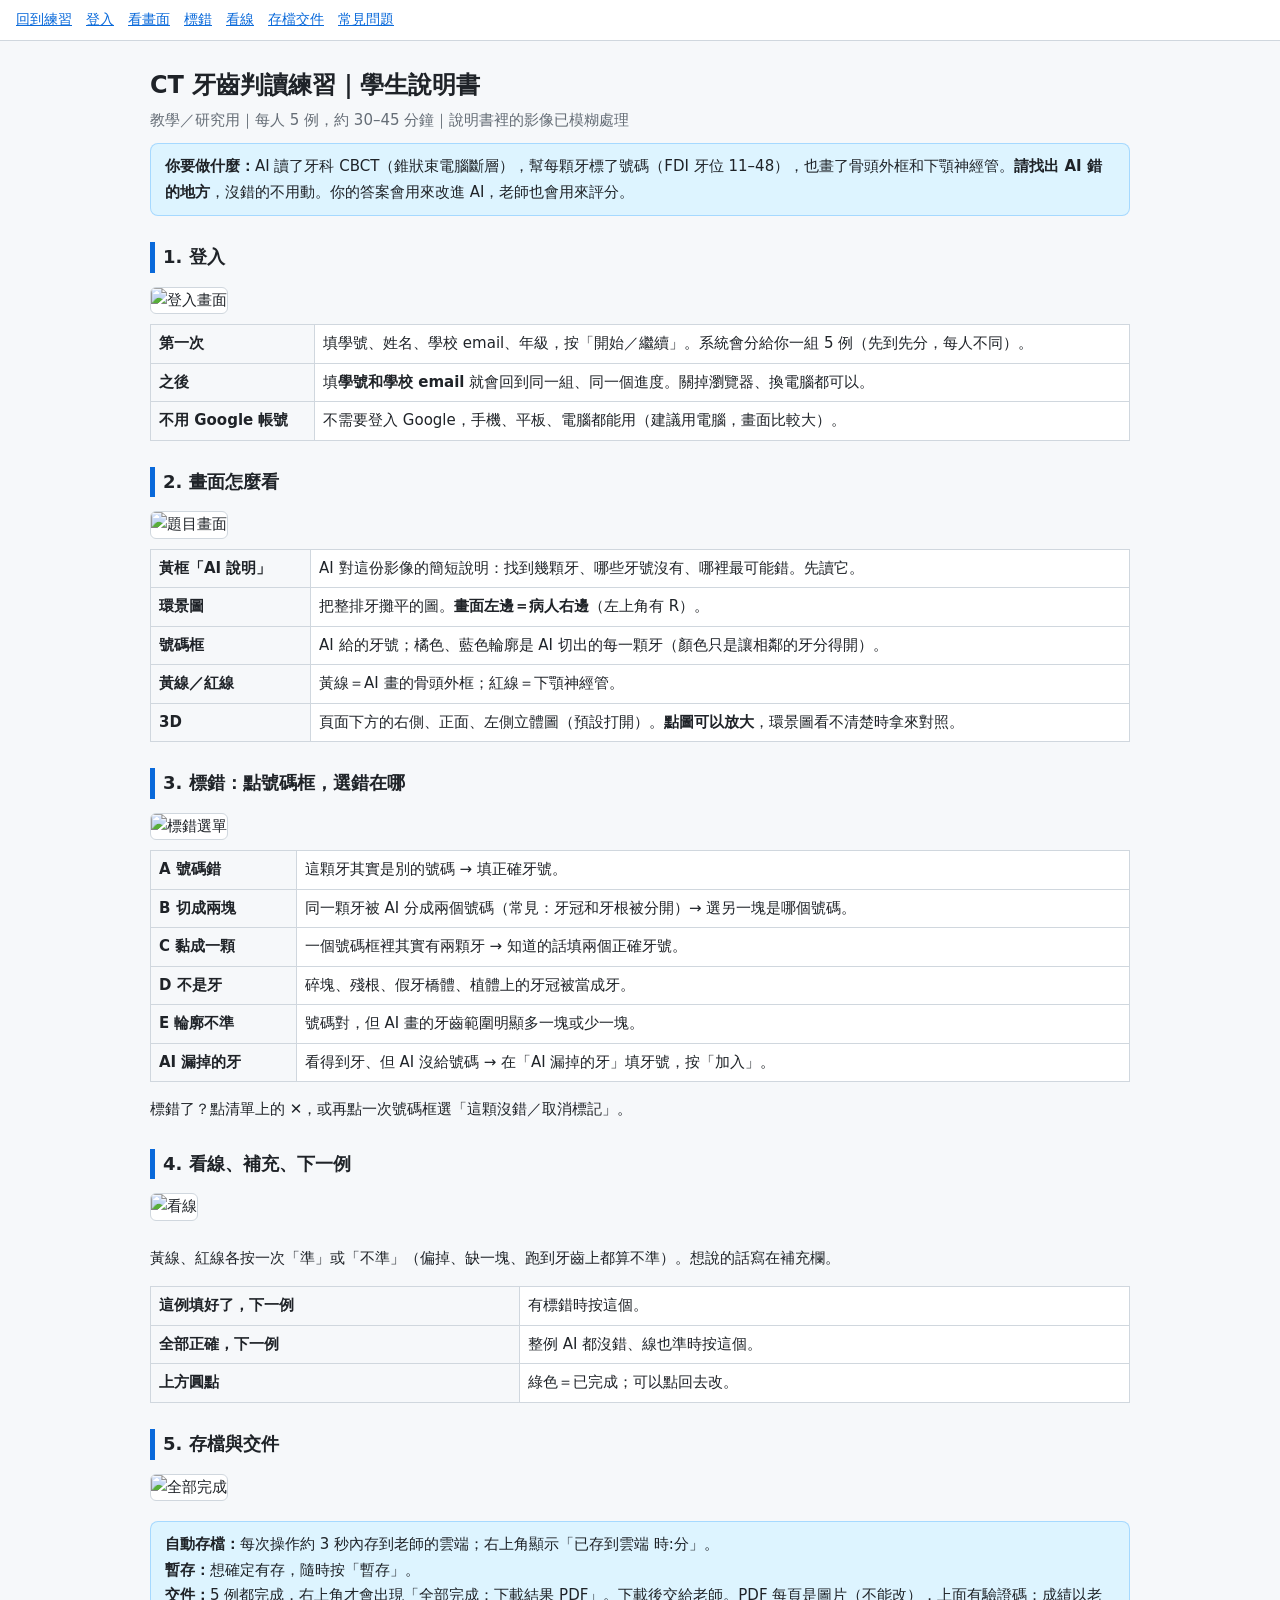
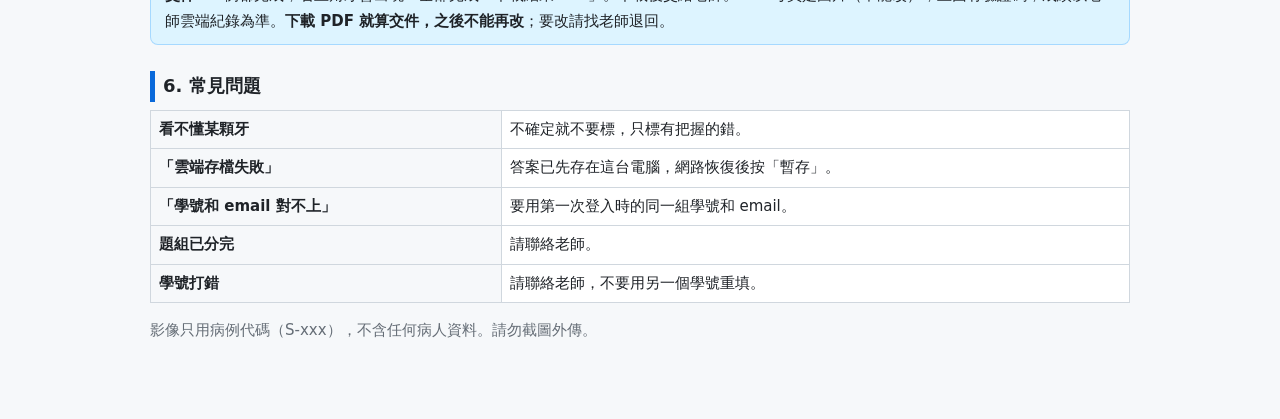
==== manual-student.html @ 9278a0be "Add files via upload" ====
<!doctype html><html lang="zh-Hant"><head><meta charset="utf-8"><meta name="viewport" content="width=device-width,initial-scale=1"><title>CT 牙齒判讀練習｜學生說明書</title><link rel="stylesheet" href="manual.css"></head><body>
<nav><a href="index.html">回到練習</a><a href="#s1">登入</a><a href="#s2">看畫面</a><a href="#s3">標錯</a><a href="#s4">看線</a><a href="#s5">存檔交件</a><a href="#faq">常見問題</a></nav>
<main><h1>CT 牙齒判讀練習｜學生說明書</h1><div class="sub">教學／研究用｜每人 5 例，約 30–45 分鐘｜說明書裡的影像已模糊處理</div>
<div class="box"><b>你要做什麼：</b>AI 讀了牙科 CBCT（錐狀束電腦斷層），幫每顆牙標了號碼（FDI 牙位 11–48），也畫了骨頭外框和下顎神經管。<b>請找出 AI 錯的地方</b>，沒錯的不用動。你的答案會用來改進 AI，老師也會用來評分。</div>
<h2 id="s1">1. 登入</h2><img src="img/s1_login.jpg" alt="登入畫面">
<table><tr><th>第一次</th><td>填學號、姓名、學校 email、年級，按「開始／繼續」。系統會分給你一組 5 例（先到先分，每人不同）。</td></tr>
<tr><th>之後</th><td>填<b>學號和學校 email</b> 就會回到同一組、同一個進度。關掉瀏覽器、換電腦都可以。</td></tr>
<tr><th>不用 Google 帳號</th><td>不需要登入 Google，手機、平板、電腦都能用（建議用電腦，畫面比較大）。</td></tr></table>
<h2 id="s2">2. 畫面怎麼看</h2><img src="img/s2_case.jpg" alt="題目畫面">
<table><tr><th>黃框「AI 說明」</th><td>AI 對這份影像的簡短說明：找到幾顆牙、哪些牙號沒有、哪裡最可能錯。先讀它。</td></tr>
<tr><th>環景圖</th><td>把整排牙攤平的圖。<b>畫面左邊＝病人右邊</b>（左上角有 R）。</td></tr>
<tr><th>號碼框</th><td>AI 給的牙號；橘色、藍色輪廓是 AI 切出的每一顆牙（顏色只是讓相鄰的牙分得開）。</td></tr>
<tr><th>黃線／紅線</th><td>黃線＝AI 畫的骨頭外框；紅線＝下顎神經管。</td></tr>
<tr><th>3D</th><td>頁面下方的右側、正面、左側立體圖（預設打開）。<b>點圖可以放大</b>，環景圖看不清楚時拿來對照。</td></tr></table>
<h2 id="s3">3. 標錯：點號碼框，選錯在哪</h2><img src="img/s3_menu.jpg" alt="標錯選單">
<table><tr><th>A 號碼錯</th><td>這顆牙其實是別的號碼 → 填正確牙號。</td></tr>
<tr><th>B 切成兩塊</th><td>同一顆牙被 AI 分成兩個號碼（常見：牙冠和牙根被分開）→ 選另一塊是哪個號碼。</td></tr>
<tr><th>C 黏成一顆</th><td>一個號碼框裡其實有兩顆牙 → 知道的話填兩個正確牙號。</td></tr>
<tr><th>D 不是牙</th><td>碎塊、殘根、假牙橋體、植體上的牙冠被當成牙。</td></tr>
<tr><th>E 輪廓不準</th><td>號碼對，但 AI 畫的牙齒範圍明顯多一塊或少一塊。</td></tr>
<tr><th>AI 漏掉的牙</th><td>看得到牙、但 AI 沒給號碼 → 在「AI 漏掉的牙」填牙號，按「加入」。</td></tr></table>
<p>標錯了？點清單上的 ✕，或再點一次號碼框選「這顆沒錯／取消標記」。</p>
<h2 id="s4">4. 看線、補充、下一例</h2><img src="img/s4_lines.jpg" alt="看線">
<p>黃線、紅線各按一次「準」或「不準」（偏掉、缺一塊、跑到牙齒上都算不準）。想說的話寫在補充欄。</p>
<table><tr><th>這例填好了，下一例</th><td>有標錯時按這個。</td></tr><tr><th>全部正確，下一例</th><td>整例 AI 都沒錯、線也準時按這個。</td></tr><tr><th>上方圓點</th><td>綠色＝已完成；可以點回去改。</td></tr></table>
<h2 id="s5">5. 存檔與交件</h2><img src="img/s5_done.jpg" alt="全部完成">
<div class="box"><b>自動存檔：</b>每次操作約 3 秒內存到老師的雲端；右上角顯示「已存到雲端 時:分」。<br><b>暫存：</b>想確定有存，隨時按「暫存」。<br>
<b>交件：</b>5 例都完成，右上角才會出現「全部完成：下載結果 PDF」。下載後交給老師。PDF 每頁是圖片（不能改），上面有驗證碼；成績以老師雲端紀錄為準。<b>下載 PDF 就算交件，之後不能再改</b>；要改請找老師退回。</div>
<h2 id="faq">6. 常見問題</h2><table>
<tr><th>看不懂某顆牙</th><td>不確定就不要標，只標有把握的錯。</td></tr>
<tr><th>「雲端存檔失敗」</th><td>答案已先存在這台電腦，網路恢復後按「暫存」。</td></tr>
<tr><th>「學號和 email 對不上」</th><td>要用第一次登入時的同一組學號和 email。</td></tr>
<tr><th>題組已分完</th><td>請聯絡老師。</td></tr>
<tr><th>學號打錯</th><td>請聯絡老師，不要用另一個學號重填。</td></tr></table>
<p class="sub">影像只用病例代碼（S-xxx），不含任何病人資料。請勿截圖外傳。</p></main></body></html>
---- manual.css ----
body{margin:0;background:#f6f8fa;color:#1f2328;font:15px/1.7 "Microsoft JhengHei","Noto Sans TC",system-ui,sans-serif}
main{max-width:980px;margin:0 auto;padding:16px 16px 60px}h1{font-size:24px;margin:8px 0 2px}h2{font-size:18px;border-left:5px solid #0969da;padding-left:8px;margin:26px 0 8px}
.sub{color:#656d76}.box{background:#ddf4ff;border:1px solid #54aeff66;border-radius:8px;padding:10px 14px;margin:10px 0}.warn{background:#fff8c5;border-color:#d4a72c66}
img{width:100%;border:1px solid #d0d7de;border-radius:6px;margin:6px 0 10px;background:#fff}table{border-collapse:collapse;width:100%;background:#fff}td,th{border:1px solid #d0d7de;padding:6px 8px;vertical-align:top;text-align:left}th{background:#f6f8fa;white-space:nowrap}
nav{position:sticky;top:0;background:#fff;border-bottom:1px solid #d0d7de;padding:8px 16px;font-size:14px}nav a{margin-right:14px;color:#0969da}code{background:#eff1f3;padding:1px 5px;border-radius:4px}
@media print{nav{display:none}h2{break-after:avoid}img{break-inside:avoid}}
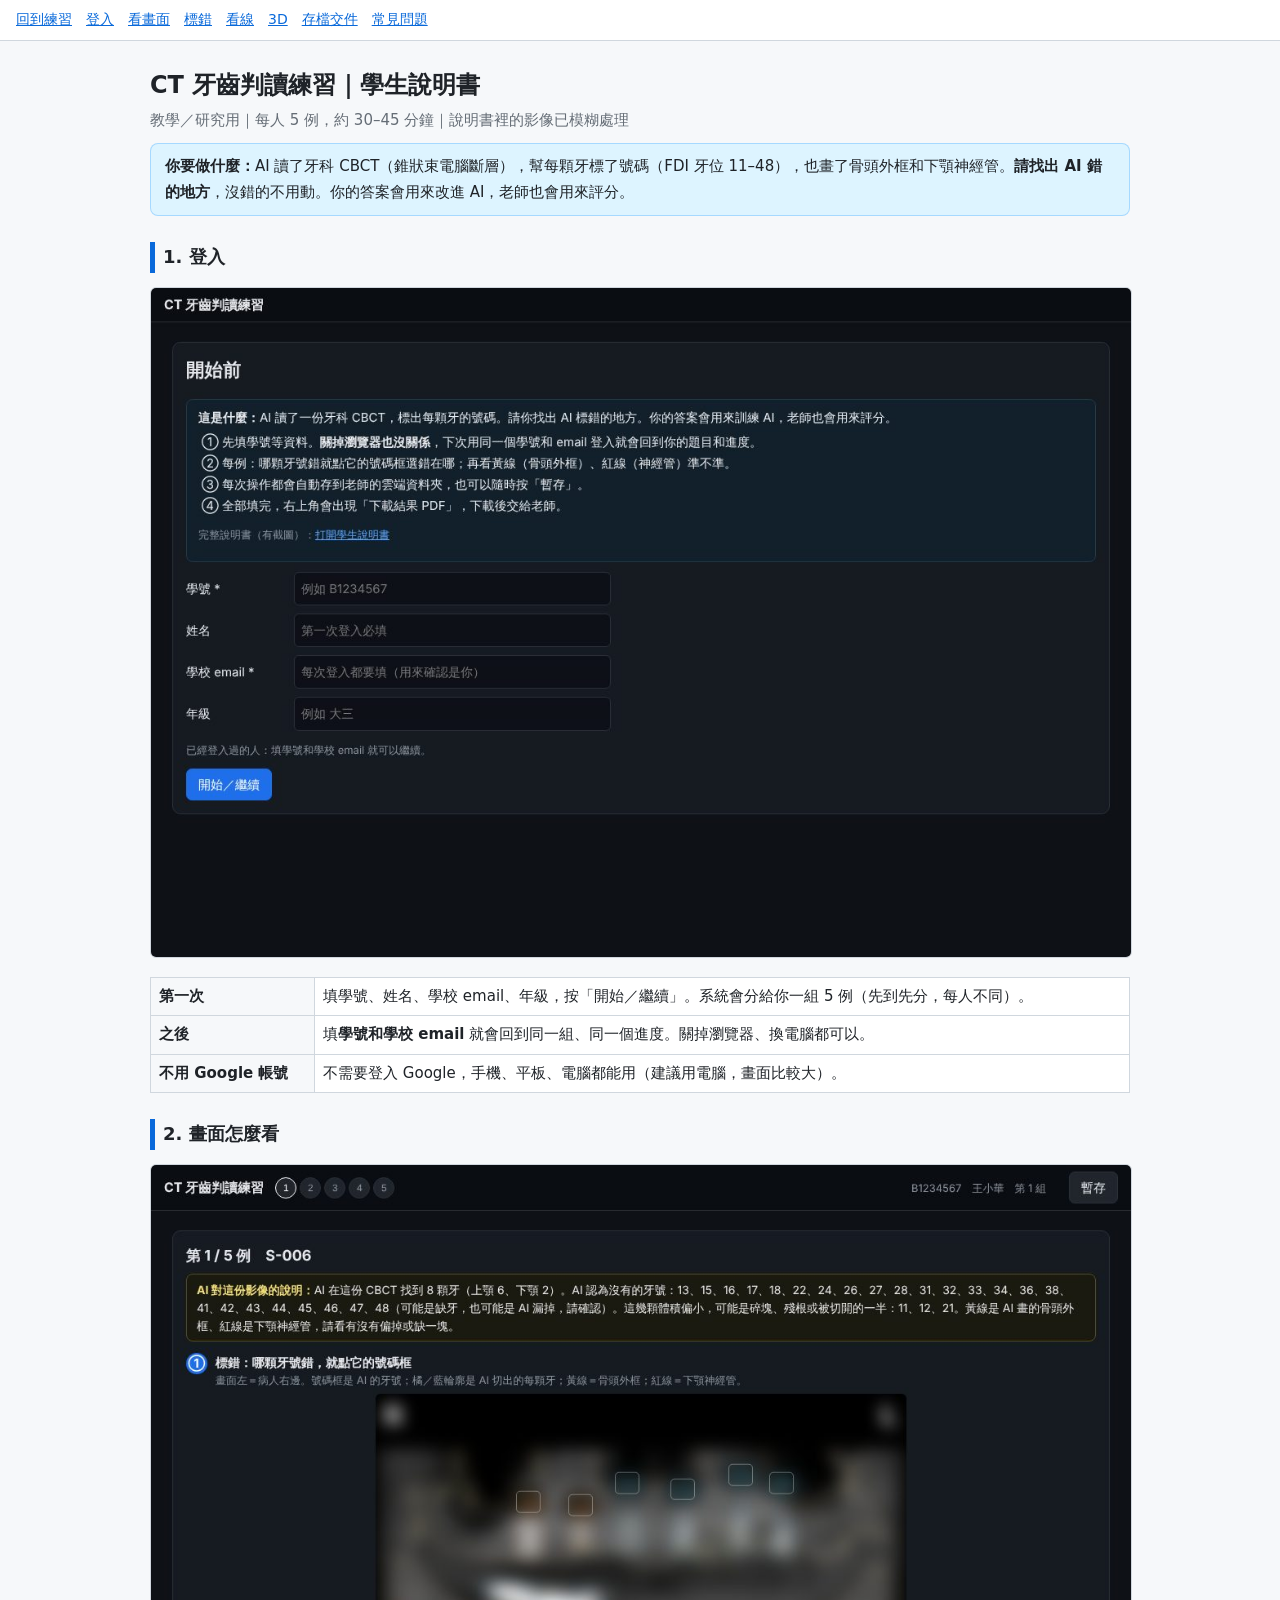
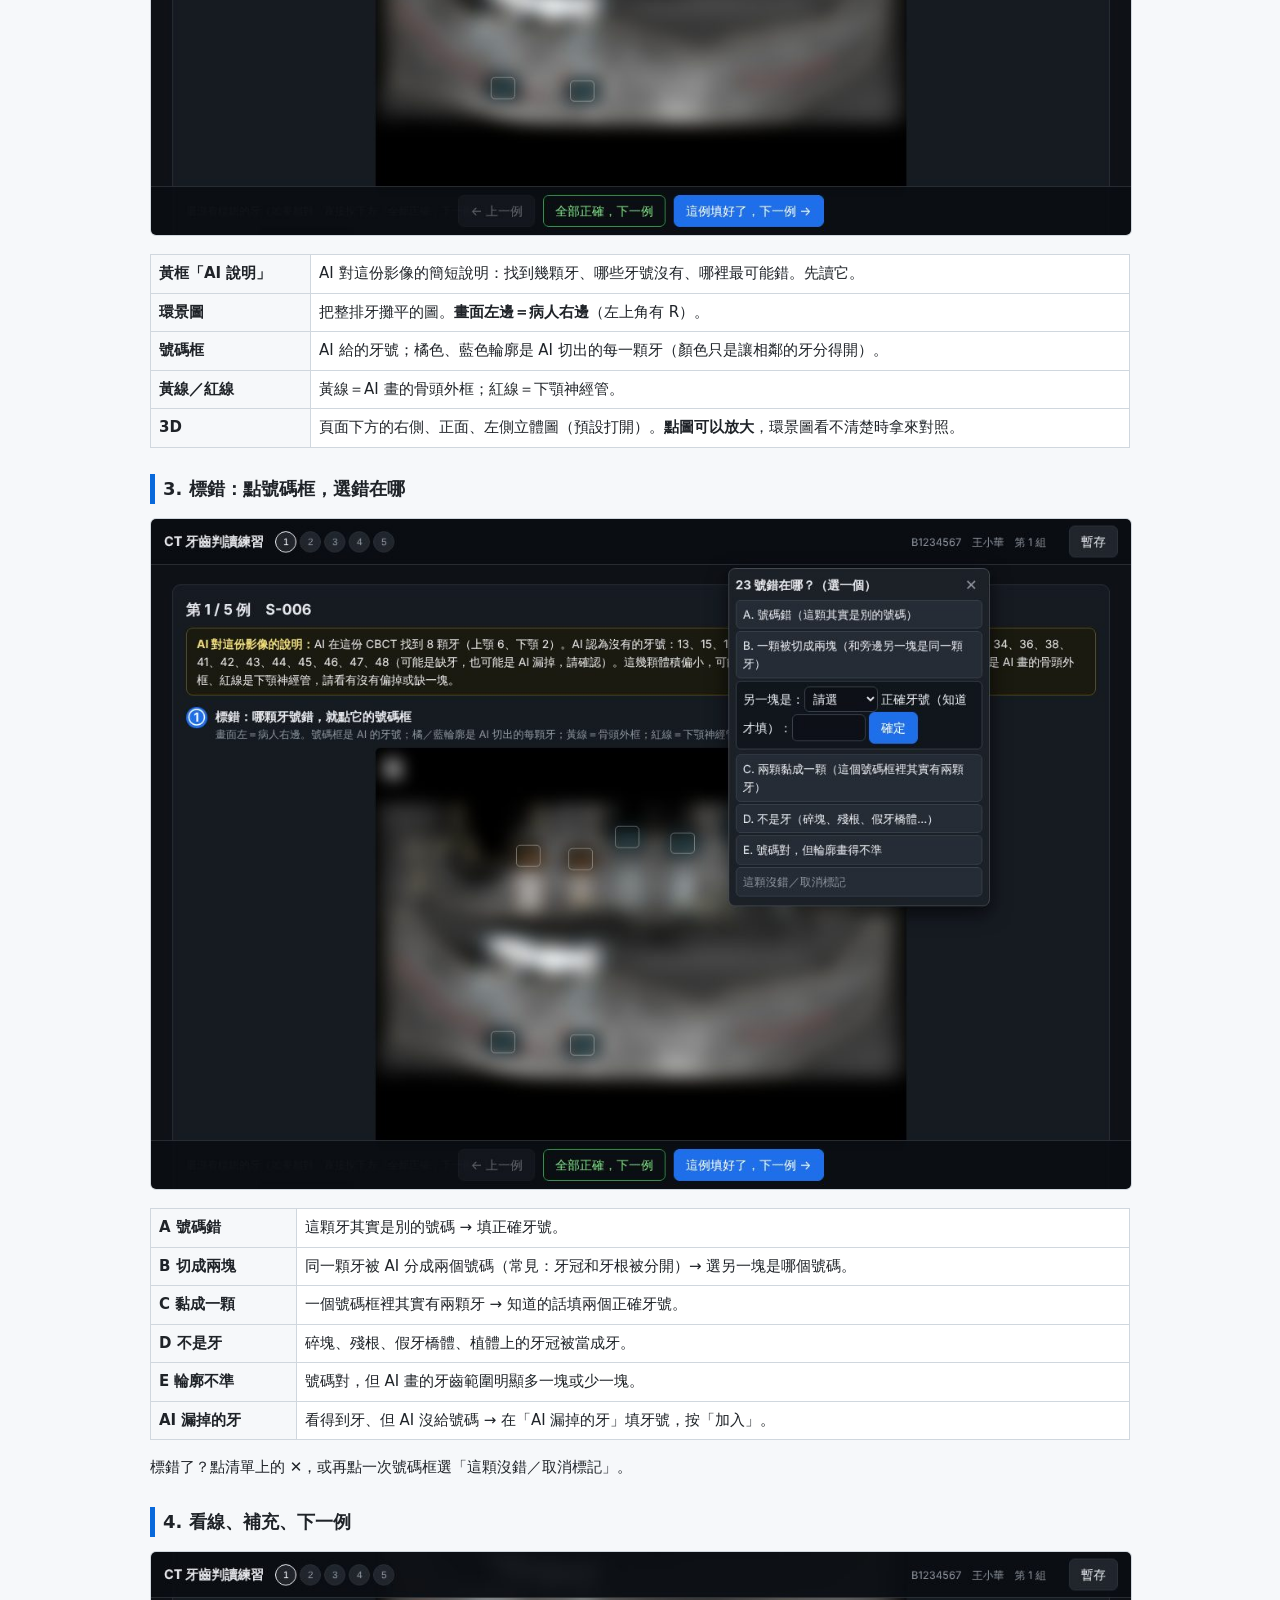
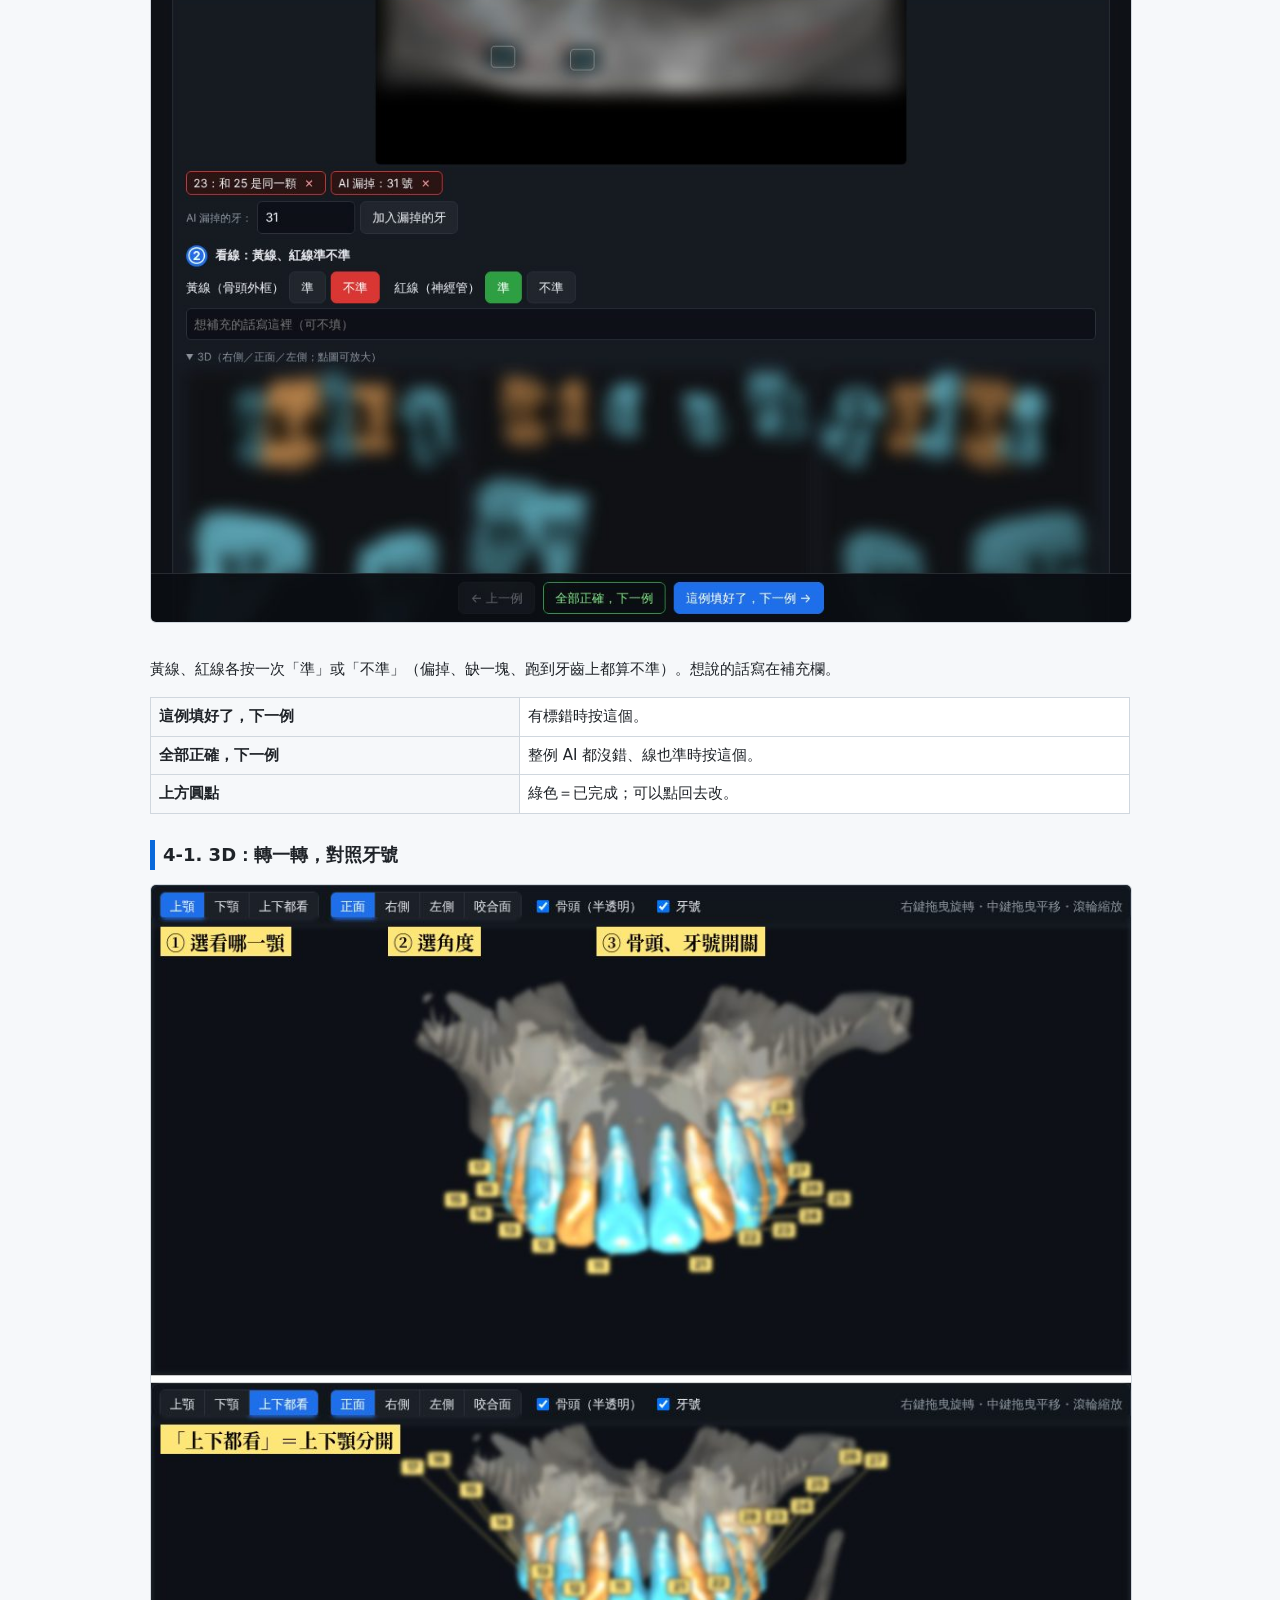
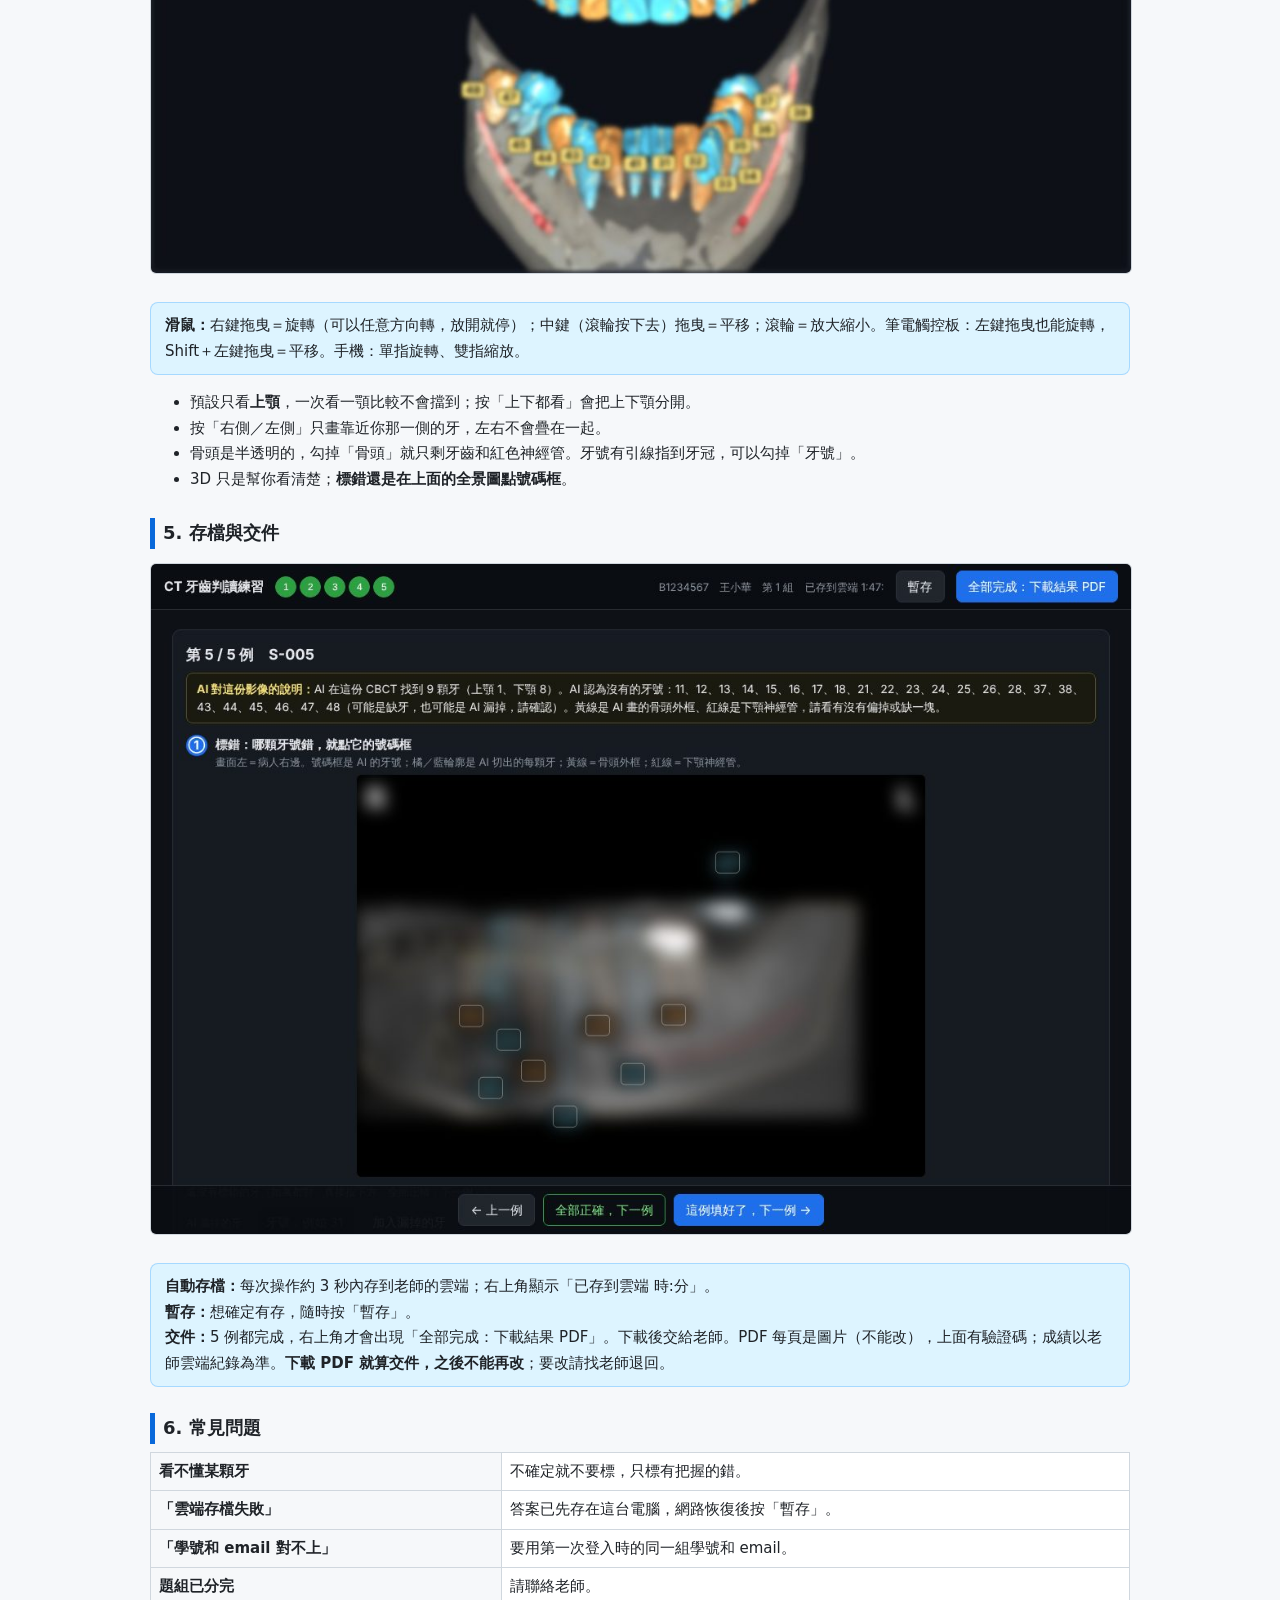
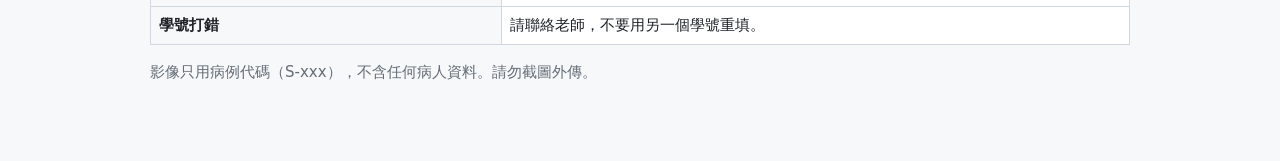
==== commit 661c5627: "Add files via upload" ====
--- a/manual-student.html
+++ b/manual-student.html
@@ -1,5 +1,5 @@
 <!doctype html><html lang="zh-Hant"><head><meta charset="utf-8"><meta name="viewport" content="width=device-width,initial-scale=1"><title>CT 牙齒判讀練習｜學生說明書</title><link rel="stylesheet" href="manual.css"></head><body>
-<nav><a href="index.html">回到練習</a><a href="#s1">登入</a><a href="#s2">看畫面</a><a href="#s3">標錯</a><a href="#s4">看線</a><a href="#s5">存檔交件</a><a href="#faq">常見問題</a></nav>
+<nav><a href="index.html">回到練習</a><a href="#s1">登入</a><a href="#s2">看畫面</a><a href="#s3">標錯</a><a href="#s4">看線</a><a href="#s3d">3D</a><a href="#s5">存檔交件</a><a href="#faq">常見問題</a></nav>
 <main><h1>CT 牙齒判讀練習｜學生說明書</h1><div class="sub">教學／研究用｜每人 5 例，約 30–45 分鐘｜說明書裡的影像已模糊處理</div>
 <div class="box"><b>你要做什麼：</b>AI 讀了牙科 CBCT（錐狀束電腦斷層），幫每顆牙標了號碼（FDI 牙位 11–48），也畫了骨頭外框和下顎神經管。<b>請找出 AI 錯的地方</b>，沒錯的不用動。你的答案會用來改進 AI，老師也會用來評分。</div>
 <h2 id="s1">1. 登入</h2><img src="img/s1_login.jpg" alt="登入畫面">
@@ -23,6 +23,12 @@
 <h2 id="s4">4. 看線、補充、下一例</h2><img src="img/s4_lines.jpg" alt="看線">
 <p>黃線、紅線各按一次「準」或「不準」（偏掉、缺一塊、跑到牙齒上都算不準）。想說的話寫在補充欄。</p>
 <table><tr><th>這例填好了，下一例</th><td>有標錯時按這個。</td></tr><tr><th>全部正確，下一例</th><td>整例 AI 都沒錯、線也準時按這個。</td></tr><tr><th>上方圓點</th><td>綠色＝已完成；可以點回去改。</td></tr></table>
+<h2 id="s3d">4-1. 3D：轉一轉，對照牙號</h2><img src="img/s6_3d.jpg" alt="3D 檢視（示意，影像已模糊）">
+<div class="box"><b>滑鼠：</b>右鍵拖曳＝旋轉（可以任意方向轉，放開就停）；中鍵（滾輪按下去）拖曳＝平移；滾輪＝放大縮小。筆電觸控板：左鍵拖曳也能旋轉，Shift＋左鍵拖曳＝平移。手機：單指旋轉、雙指縮放。</div>
+<ul><li>預設只看<b>上顎</b>，一次看一顎比較不會擋到；按「上下都看」會把上下顎分開。</li>
+<li>按「右側／左側」只畫靠近你那一側的牙，左右不會疊在一起。</li>
+<li>骨頭是半透明的，勾掉「骨頭」就只剩牙齒和紅色神經管。牙號有引線指到牙冠，可以勾掉「牙號」。</li>
+<li>3D 只是幫你看清楚；<b>標錯還是在上面的全景圖點號碼框</b>。</li></ul>
 <h2 id="s5">5. 存檔與交件</h2><img src="img/s5_done.jpg" alt="全部完成">
 <div class="box"><b>自動存檔：</b>每次操作約 3 秒內存到老師的雲端；右上角顯示「已存到雲端 時:分」。<br><b>暫存：</b>想確定有存，隨時按「暫存」。<br>
 <b>交件：</b>5 例都完成，右上角才會出現「全部完成：下載結果 PDF」。下載後交給老師。PDF 每頁是圖片（不能改），上面有驗證碼；成績以老師雲端紀錄為準。<b>下載 PDF 就算交件，之後不能再改</b>；要改請找老師退回。</div>
